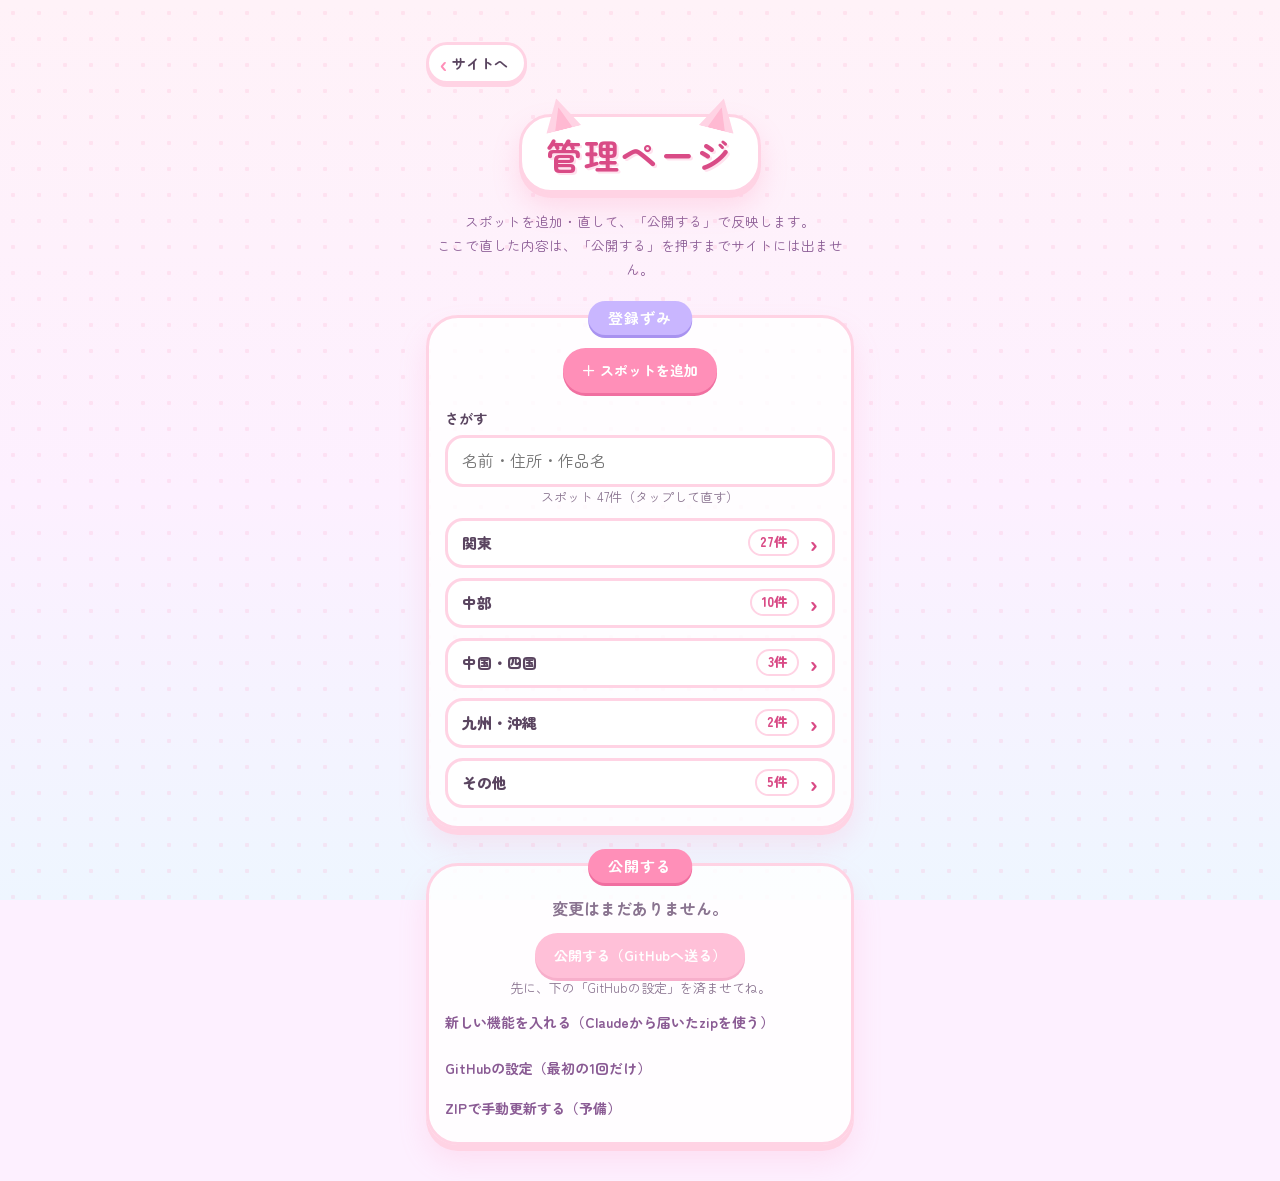
==== admin/index.html @ 70a5f648 "管理ページから更新 2026-10-07 17:08" ====
<!DOCTYPE html>
<html lang="ja">
<head>
<meta charset="utf-8">
<meta name="viewport" content="width=device-width, initial-scale=1, viewport-fit=cover">
<meta name="robots" content="noindex,nofollow">
<meta name="color-scheme" content="light">
<meta name="theme-color" content="#ffe3ee">
<title>管理ページ｜🐱 聖ちぃ巡礼マップ</title>
<link rel="icon" href="data:image/svg+xml,%3Csvg xmlns='http://www.w3.org/2000/svg' viewBox='0 0 100 100'%3E%3Ctext y='.9em' font-size='90'%3E🐱%3C/text%3E%3C/svg%3E">
<link rel="preconnect" href="https://fonts.googleapis.com">
<link rel="preconnect" href="https://fonts.gstatic.com" crossorigin>
<link href="https://fonts.googleapis.com/css2?family=Zen+Maru+Gothic:wght@500;700&display=swap" rel="stylesheet">
<link rel="stylesheet" href="../css/style.css">
<link rel="stylesheet" href="admin.css">
</head>
<body>
<svg width="0" height="0" style="position:absolute" aria-hidden="true" focusable="false"><symbol id="paw" viewBox="0 0 24 24"><ellipse cx="12" cy="16.3" rx="6" ry="4.7"/><ellipse cx="4.8" cy="10.8" rx="2.5" ry="3.1"/><ellipse cx="9.3" cy="6.3" rx="2.6" ry="3.3"/><ellipse cx="14.7" cy="6.3" rx="2.6" ry="3.3"/><ellipse cx="19.2" cy="10.8" rx="2.5" ry="3.1"/></symbol></svg>
<main class="page admin">

<div class="rp-top">
<a class="back" href="../index.html"><span class="chev" aria-hidden="true">‹</span>サイトへ</a>
</div>

<header class="rp-head">
<div class="title-badge">
<span class="ear ear-l"></span><span class="ear ear-r"></span>
<h1 class="title">管理ページ</h1>
</div>
<p class="lead">スポットを追加・直して、「公開する」で反映します。<br>ここで直した内容は、「公開する」を押すまでサイトには出ません。</p>
</header>

<section class="card v-form" id="card-form" aria-labelledby="t-form">
<h2 id="t-form" class="pill">スポットを追加</h2>
<p class="backrow"><button type="button" class="btn" id="b-back">‹ 一覧にもどる</button></p>
<form id="spot-form" novalidate>
<p class="mode" id="mode" hidden></p>

<div class="field">
<label for="f-region">地方</label>
<select id="f-region"><option value="hokkaido">北海道</option><option value="tohoku">東北</option><option value="kanto">関東</option><option value="chubu">中部</option><option value="kinki">近畿</option><option value="chugoku-shikoku">中国・四国</option><option value="kyushu-okinawa">九州・沖縄</option><option value="other">その他</option></select>
</div>
<div class="field">
<label for="f-name">スポット名 <em>必須</em></label>
<input id="f-name" type="text" autocomplete="off">
</div>
<div class="field">
<label class="chk"><input type="checkbox" id="f-chain"> チェーン店</label>
<p class="hint">オンにすると、カードに「🏪 チェーン店」と出ます。住所や位置を決めたお店でも使えます。</p>
<label class="chk"><input type="checkbox" id="f-noplace"> 場所がきまっていない</label>
<p class="hint">オンにすると、住所と位置は入れなくてOKです。地図にピンは出さず、「近くのお店をさがす」ボタンで探せるようになります。</p>
<div id="wrap-more" hidden>
<label>ほかの県にもあるとき（いくつでもえらべます）</label>
<div id="f-more" class="prefpick"></div>
<p class="hint">チェーン店が、住所の県のほかにもあるときにえらんでね。同じ地方のほかの県も、ほかの地方の県もえらべます。えらんだ県がある地方のページにも、「他県」ラベルつきで出ます（下のほうに並びます）。</p>
</div>
<div id="wrap-pref" hidden>
<label>都道府県（いくつでもえらべます）</label>
<div id="f-pref" class="prefpick"></div>
<p class="hint">わかるときだけえらんでね（チェックはいくつでもOK）。「その他」以外の地方では、「場所がきまっていない」のときにえらべて、えらぶとその県のボタンで絞り込んだときに出ます（えらばないと、どの県の絞り込みでも出ます）。「その他」では、えらぶとその県のボタンが出ます。海外などは、えらばなくてOKです。</p>
</div>
</div>
<div class="field">
<label for="f-addr">住所 <em id="em-addr">必須</em></label>
<input id="f-addr" type="text" autocomplete="off" placeholder="例：東京都渋谷区神宮前3-5-1">
</div>
<div class="field">
<span class="lab">作品名・メニュー名（いくつでもOK）</span>
<div id="works"></div>
<div class="btns"><button type="button" class="btn" id="b-addwork">＋ メニューを足す</button></div>
</div>
<div class="field">
<label for="f-note">ひとこと</label>
<textarea id="f-note" rows="3"></textarea>
</div>
<div class="field">
<span class="lab">引用先（いくつでもOK）</span>
<div id="srcs"></div>
<div class="btns"><button type="button" class="btn" id="b-addsrc">＋ 引用先を足す</button></div>
<p class="hint">名前・リンク・投稿日は、どれも空でかまいません。ぜんぶ空の行は保存しません。</p>
</div>

<div class="field" id="wrap-pos">
<span class="lab">位置 <em>必須</em></span>
<div class="btns">
<button type="button" class="btn" id="b-search">住所から位置をさがす</button>
<button type="button" class="btn" id="b-pick">地図でえらぶ</button>
</div>
<p class="hint" id="pos-msg" role="status">まだ決まっていません。</p>
<div id="pickmap" class="pickmap" hidden></div>
<details>
<summary>位置を数字で直す</summary>
<div class="two">
<div><label for="f-lon">経度</label><input id="f-lon" type="text" inputmode="decimal" autocomplete="off"></div>
<div><label for="f-lat">緯度</label><input id="f-lat" type="text" inputmode="decimal" autocomplete="off"></div>
</div>
</details>
</div>

<div class="field">
<label for="f-photos">写真（なくてもOK）</label>
<input id="f-photos" type="file" accept="image/*" multiple>
<p class="hint">人の顔や自宅が写っていないか、公開してよい写真かを確認してね。大きい写真は自動で小さくして、撮影した場所の情報も消します。</p>
<ul class="thumbs" id="thumbs"></ul>
</div>

<p class="err" id="f-err" role="alert"></p>
<div class="btns">
<button type="submit" class="btn btn-main" id="b-save">追加する</button>
<button type="button" class="btn" id="b-cancel">やめる</button>
<button type="button" class="btn btn-del" id="b-del" hidden>このスポットを削除</button>
</div>
</form>
</section>

<section class="card v-home" aria-labelledby="t-list">
<h2 id="t-list" class="pill pill-lav">登録ずみ</h2>
<div class="btns center"><button type="button" class="btn btn-main" id="b-new">＋ スポットを追加</button></div>
<div class="field qwrap" id="q-wrap" hidden><label for="q">さがす</label><input id="q" type="search" autocomplete="off" placeholder="名前・住所・作品名"></div>
<p class="hint center" id="list-msg" role="status">読み込み中…</p>
<p class="undo" id="undo" role="status" hidden></p>
<div id="list"></div>
</section>

<section class="card v-home" aria-labelledby="t-build">
<h2 id="t-build" class="pill">公開する</h2>
<p class="dirty" id="dirty" role="status">変更はまだありません。</p>
<div class="btns center">
<button type="button" class="btn btn-main" id="b-pub" disabled>公開する（GitHubへ送る）</button>
</div>
<p class="hint center" id="pub-msg" role="status">先に、下の「GitHubの設定」を済ませてね。</p>

<details id="zip-up">
<summary>新しい機能を入れる（Claudeから届いたzipを使う）</summary>
<p class="hint">Claudeから「chii-site.zip」が届いたときに、ここで選んで送ります。スポットのデータと写真はそのまま残ります。先に「GitHubの設定」を済ませてね。</p>
<div class="field"><input id="f-zip" type="file" accept=".zip,application/zip"></div>
<div class="btns center"><button type="button" class="btn" id="b-gh-zip" disabled>zipの中身を送る</button></div>
</details>

<details id="gh-set">
<summary>GitHubの設定（最初の1回だけ）</summary>
<ol class="steps">
<li><b>GitHub でリポジトリを作る</b>：右上の「＋」→「New repository」。名前は自由（例：chii-site）。<b>「Add a README file」にチェック</b>を入れて作ります（空のままだと送れません）。</li>
<li><b>トークン（鍵）を作る</b>：GitHub の「Settings」→「Developer settings」→「Personal access tokens」→「Fine-grained tokens」→「Generate new token」。「Repository access」は <b>Only select repositories</b> で、いま作ったリポジトリだけを選びます。「Permissions」→「Repository permissions」の <b>Contents</b> を <b>Read and write</b> にして作成し、表示された文字列をコピーします（もう一度は見られません）。</li>
<li><b>下の3つの欄に入れる</b>：「ユーザー名/リポジトリ名」「ブランチ」「トークン」を入れて、「保存して接続テスト」を押します。</li>
<li>テストが通ったら、<b>「サイト全体を送る（最初の1回）」</b>を押します。サイトの全ファイルとスポットの写真が GitHub に入ります。</li>
<li><b>Cloudflare Pages を GitHub につなぐ</b>：Cloudflare の「Workers &amp; Pages」→「Create」→「Pages」→「Connect to Git」で、このリポジトリを選びます。「Framework preset」は None、「Build command」は空、「Build output directory」は <b>/</b> にして「Save and Deploy」。</li>
<li>できあがったアドレス（○○.pages.dev）が、これからの公開アドレスです。以前のアドレスと違う場合は、新しい方を使ってね。</li>
</ol>
<div class="field"><label for="f-gh-repo">ユーザー名/リポジトリ名</label><input id="f-gh-repo" type="text" autocomplete="off" autocapitalize="off" spellcheck="false" placeholder="例：yourname/chii-site"></div>
<div class="field"><label for="f-gh-branch">ブランチ</label><input id="f-gh-branch" type="text" autocomplete="off" autocapitalize="off" spellcheck="false" value="main"></div>
<div class="field"><label for="f-gh-token">トークン</label><input id="f-gh-token" type="password" autocomplete="off" autocapitalize="off" spellcheck="false" placeholder="github_pat_…"></div>
<p class="hint">トークンは、いま使っているこの端末のブラウザにだけ保存します（サイトや GitHub には出ません）。別の端末で使うときは、そこでもう一度入れてね。共有のパソコンでは、使い終わったら下の「設定を消す」を押してください。</p>
<div class="btns">
<button type="button" class="btn btn-main" id="b-gh-test">保存して接続テスト</button>
<button type="button" class="btn" id="b-gh-full" disabled>サイト全体を送る（最初の1回）</button>
<button type="button" class="btn btn-del" id="b-gh-clear">設定を消す</button>
</div>
<p class="hint" id="gh-msg" role="status"></p>
</details>

<details>
<summary>ZIPで手動更新する（予備）</summary>
<div class="btns center" style="margin-top:10px">
<button type="button" class="btn" id="b-build">更新ファイルを作る</button>
</div>
<p class="hint center" id="build-msg" role="status"></p>
<div class="btns center"><a class="btn btn-main" id="dl" hidden>ZIPを保存する</a></div>
<ol class="steps">
<li>「更新ファイルを作る」を押して、できたZIPを保存します。</li>
<li>Cloudflare で、ZIPを直接アップロードする方式のプロジェクトを開き、「新しいデプロイを作成（Create new deployment）」にZIPをドラッグ＆ドロップします。</li>
</ol>
<p class="hint center">GitHub につないだプロジェクトには、ZIPのアップロードは使えません。</p>
<details>
<summary>spots.js の中身を見る</summary>
<textarea id="js-out" rows="10" readonly spellcheck="false"></textarea>
</details>
</details>
</section>

</main>
<script src="admin.js"></script>
</body>
</html>
---- css/style.css ----
/* 聖ちぃ巡礼マップ - トップページ */
:root{
  --plum:#5a4560;
  --pink:#ff8fb8;
  --pink-d:#d94b86;
  --line:#ffd3e4;
  --soft:#fff3f8;
  --lav:#c9b6ff;
}
*,*::before,*::after{box-sizing:border-box}
html{-webkit-text-size-adjust:100%;text-size-adjust:100%}
html{background:#fdf0ff}
body{
  margin:0;min-height:100vh;min-height:100dvh;
  color:var(--plum);
  font-family:"Zen Maru Gothic","Hiragino Maru Gothic ProN","Yu Gothic","Meiryo",system-ui,sans-serif;
  line-height:1.6;
  background:linear-gradient(180deg,#fff2f8 0%,#fdf0ff 55%,#eef6ff 100%);
  background-attachment:fixed;
  overflow-x:hidden;
}
body::before{ /* 水玉 */
  content:"";position:fixed;inset:0;pointer-events:none;
  background-image:radial-gradient(rgba(255,170,205,.22) 2px,transparent 2.5px);
  background-size:26px 26px;
}

/* 背景の肉球 */
.bg{position:fixed;inset:0;overflow:hidden;pointer-events:none}
.bgpaw{position:absolute;left:var(--x);top:var(--y);width:var(--s);height:var(--s);color:#ffb5cf;opacity:.38;
  transform:rotate(var(--r));animation:floaty 5s ease-in-out var(--d) infinite alternate}
.bgpaw svg{width:100%;height:100%;fill:currentColor;display:block}
@keyframes floaty{from{transform:translateY(0) rotate(var(--r))}to{transform:translateY(-12px) rotate(var(--r))}}

.page{position:relative;z-index:1;max-width:460px;margin:0 auto;
  padding:calc(env(safe-area-inset-top,0px) + 26px) 16px calc(env(safe-area-inset-bottom,0px) + 36px)}

/* ヘッダー */
.hero{text-align:center}
.title-badge{position:relative;display:inline-block;isolation:isolate;margin-top:18px;
  padding:13px 24px 11px;background:#fff;border:3px solid var(--line);border-radius:32px;
  box-shadow:0 5px 0 var(--line),0 14px 26px rgba(255,143,184,.25)}
.ear{position:absolute;top:-19px;width:36px;height:32px;z-index:-1;background:var(--line);
  clip-path:polygon(50% 0,0 100%,100% 100%)}
.ear::after{content:"";position:absolute;left:9px;right:9px;top:9px;bottom:0;background:#ffb9d2;
  clip-path:polygon(50% 0,0 100%,100% 100%)}
.ear-l{left:20px;transform:rotate(-14deg)}
.ear-r{right:20px;transform:rotate(14deg)}
.title{margin:0;font-size:clamp(25px,7.6vw,33px);font-weight:700;letter-spacing:.04em;line-height:1.35;
  color:var(--pink-d);text-shadow:2px 2px 0 #ffe2ee}
.subtitle{margin:20px 0 0;display:flex;align-items:center;justify-content:center;gap:8px;
  font-size:clamp(15px,4.4vw,18px);font-weight:700;color:#8a5b94}
.pico{width:18px;height:18px;fill:#ffa9c8;flex:none}
.pico:last-child{transform:rotate(18deg)}
.pico:first-child{transform:rotate(-18deg)}

/* カード */
.card{position:relative;margin-top:34px;background:rgba(255,255,255,.82);border:3px solid var(--line);
  border-radius:32px;box-shadow:0 6px 0 var(--line),0 16px 28px rgba(255,143,184,.18)}
.pill{position:absolute;left:50%;top:-17px;transform:translateX(-50%);margin:0;white-space:nowrap;
  padding:5px 20px;border-radius:999px;background:var(--pink);color:#fff;font-size:15px;font-weight:700;
  letter-spacing:.06em;box-shadow:0 3px 0 #f06fa0}
.pill-lav{background:var(--lav);box-shadow:0 3px 0 #a892f0}
.map-card{padding:24px 8px 8px}
.map{display:block;width:100%;height:auto}

/* 地図の各地方 */
.region{cursor:pointer;outline:none;-webkit-tap-highlight-color:transparent;transition:transform .2s ease}
.region .shape{fill:var(--c);stroke:#fff;stroke-width:2.5;stroke-linejoin:round;transition:fill .2s ease}
.region.is-active{transform:translateY(-2px)}
.region.is-active .shape{fill:var(--c-hi)}
.region:focus-visible .shape{stroke:var(--pink-d);stroke-width:3.5}
.lbl{font-family:inherit;font-weight:700;fill:var(--plum);paint-order:stroke;stroke:#fff;stroke-width:3px;
  stroke-linejoin:round;pointer-events:none}
[data-region="hokkaido"],.r-hokkaido{--c:#cfe6ff;--c-hi:#b3d5fb}
[data-region="tohoku"],.r-tohoku{--c:#d6f0d0;--c-hi:#bde5b4}
[data-region="kanto"],.r-kanto{--c:#ffd4e3;--c-hi:#ffb9d2}
[data-region="chubu"],.r-chubu{--c:#fff0b5;--c-hi:#ffe58f}
[data-region="kinki"],.r-kinki{--c:#e4d3ff;--c-hi:#d1b9ff}
[data-region="chugoku-shikoku"],.r-chugoku-shikoku{--c:#ffdcc4;--c-hi:#ffc8a3}
[data-region="kyushu-okinawa"],.r-kyushu-okinawa{--c:#c6f0ec;--c-hi:#a6e5df}
[data-region="other"],.r-other{--c:#e9e5f3;--c-hi:#d8d2e8}

/* ねこ */
.cat-bob{animation:bob 3.2s ease-in-out infinite alternate}
.tail{transform-box:fill-box;transform-origin:0% 100%;animation:wag 1.8s ease-in-out infinite alternate}
@keyframes bob{from{transform:translateY(0)}to{transform:translateY(-4px)}}
@keyframes wag{from{transform:rotate(-8deg)}to{transform:rotate(10deg)}}

/* 地方リスト */
.list-card{padding:30px 14px 16px}
.rlist{list-style:none;margin:0;padding:0;display:grid;grid-template-columns:minmax(0,1fr) minmax(0,1fr);gap:14px 12px}
.rlist li:last-child{grid-column:1/-1}
.rbtn{display:flex;align-items:center;gap:8px;min-height:58px;padding:9px 10px;border-radius:22px;
  background:#fff;border:3px solid var(--line);box-shadow:0 4px 0 var(--line);color:var(--plum);
  text-decoration:none;font-weight:700;font-size:15px;white-space:nowrap;-webkit-tap-highlight-color:transparent;
  transition:transform .15s ease,box-shadow .15s ease,border-color .15s ease}
.rbtn .dot{flex:none;display:grid;place-items:center;width:32px;height:32px;border-radius:50%;
  background:var(--c);box-shadow:inset 0 0 0 2px rgba(255,255,255,.7)}
.rbtn .dot svg{width:18px;height:18px;fill:#fff;filter:drop-shadow(0 1px 0 rgba(90,69,96,.18))}
.rbtn .name{line-height:1.25}
.rbtn{position:relative}
.rbtn .cnt{position:absolute;top:-9px;right:-3px;min-width:24px;padding:1px 8px;border-radius:999px;background:#fff;border:2.5px solid var(--c-hi);color:var(--pink-d);font-size:12.5px;font-weight:800;line-height:1.45;text-align:center;font-variant-numeric:tabular-nums;box-shadow:0 2px 0 var(--line)}
.rbtn .cnt.is-zero{color:#c9b3c0;border-color:var(--line);font-weight:700}
.rbtn .arrow{margin-left:auto;font-size:20px;line-height:1;color:#e0a7c1}
.rbtn.is-active,.rbtn:active{transform:translateY(2px);box-shadow:0 2px 0 var(--line);border-color:var(--c-hi)}
.rbtn:focus-visible{outline:3px solid var(--pink-d);outline-offset:2px}

/* フッター */
.foot{margin-top:30px;text-align:center;font-size:12.5px;color:#a58aa9}
.foot p{margin:0}
.paws{font-size:15px;letter-spacing:.3em;margin-bottom:4px!important;opacity:.7}

/* タップ時の肉球 */
.paw-pop{position:fixed;z-index:20;width:34px;height:34px;margin:-17px 0 0 -17px;pointer-events:none;
  fill:#ff8fb8;animation:pop .6s ease-out forwards}
@keyframes pop{0%{transform:scale(.3) rotate(-20deg);opacity:0}30%{opacity:1}100%{transform:scale(1.5) translateY(-14px) rotate(14deg);opacity:0}}

@media (max-width:359px){
  .title{font-size:6.2vw}
  .title-badge{padding:12px 16px 10px}
  .rlist{gap:10px}
  .rbtn{font-size:14px;gap:6px;padding:8px}
  .rbtn .dot{width:28px;height:28px}
  .rbtn .dot svg{width:16px;height:16px}
  .rbtn .arrow{display:none}
}
@media (min-width:480px){
  .page{padding-top:40px}
}
@media (prefers-reduced-motion:reduce){
  *,*::before,*::after{animation:none!important;transition:none!important}
}

[hidden]{display:none!important}
/* ================= 地方ページ ================= */
.rp-top{display:flex;align-items:center;justify-content:space-between;gap:10px;margin-top:2px}
.back{display:inline-flex;align-items:center;gap:4px;min-height:42px;padding:6px 16px 6px 10px;border-radius:999px;background:#fff;
  border:3px solid var(--line);box-shadow:0 3px 0 var(--line);color:var(--plum);text-decoration:none;font-weight:700;font-size:14px;
  -webkit-tap-highlight-color:transparent}
.back .chev{font-size:22px;line-height:1;color:var(--pink)}
.back:active{transform:translateY(2px);box-shadow:0 1px 0 var(--line)}
.back:focus-visible,.btn:focus-visible,.lb:focus-visible{outline:3px solid var(--pink-d);outline-offset:2px}
.brand{font-size:13px;font-weight:700;color:#a37cae;text-decoration:none;white-space:nowrap}
.rp-head{text-align:center;margin-top:12px}
.rp-head .title{font-size:clamp(28px,8.4vw,36px)}
.prefs{margin:16px 6px 0;font-size:13px;line-height:1.7;color:#8a5b94}
.stats{display:flex;justify-content:center;flex-wrap:wrap;gap:8px;margin:14px 0 0;padding:0;list-style:none}
.stats li{padding:4px 14px;border-radius:999px;background:#fff;border:2px solid var(--line);font-size:13px;font-weight:700}
.stats b{color:var(--pink-d);font-size:15px;font-variant-numeric:tabular-nums}

.mini{display:block;width:100%;height:auto;border-radius:22px;background:linear-gradient(#e9f6ff,#f6efff)}
.mini .shape{fill:#fff;fill-opacity:.92;stroke:#ffe0ec;stroke-width:1.5px;stroke-linejoin:round}
.mini .shape.cur{fill:var(--c);fill-opacity:1;stroke:#fff;stroke-width:2.5px}
.mini .inset{fill:#fff;fill-opacity:.7;stroke:#ffc9dc;stroke-width:2px;stroke-dasharray:5 4}
.mini .pref-l{fill:none;stroke:#fff;stroke-width:1.5px;stroke-linejoin:round;stroke-linecap:round;pointer-events:none}
.mini .pref-t{font-family:inherit;font-weight:700;fill:var(--plum);text-anchor:middle;dominant-baseline:central;paint-order:stroke;stroke:#fff;stroke-opacity:.85;stroke-linejoin:round;pointer-events:none}
.mini .lake{fill:#e3f3ff;stroke:#fff;stroke-width:.3px;stroke-linejoin:round}
.mini .note{font-family:inherit;font-weight:700;fill:var(--plum);text-anchor:middle}
.pin-c{fill:var(--pink-d);stroke:#fff}
.pin-p{fill:#fff}
.pref-hit{fill:#fff;fill-opacity:0;stroke:none;cursor:pointer;-webkit-tap-highlight-color:transparent}
.pref-hit:hover{fill-opacity:.22}
.pref-hit.is-on{fill:#fff;fill-opacity:.0;stroke:#ff8fb8;stroke-width:3px;vector-effect:non-scaling-stroke}
.mini.zoomed .pref-hit:not(.is-on){fill:#fff;fill-opacity:.0}
.mini{transition:none}
.prefbar{display:flex;flex-wrap:wrap;gap:8px;margin:12px 2px 2px;padding:0;list-style:none}
.pchip{appearance:none;font:inherit;font-size:14px;font-weight:700;color:var(--pink-d);background:#fff;border:2.5px solid var(--line);border-radius:999px;padding:6px 12px;min-height:40px;cursor:pointer;box-shadow:0 3px 0 var(--line);display:inline-flex;align-items:center;gap:6px}
.pchip b{font-size:12px;background:#ffe3ee;border-radius:999px;padding:1px 7px;font-variant-numeric:tabular-nums}
.pchip[aria-pressed="true"]{background:var(--pink);border-color:var(--pink);color:#fff;box-shadow:0 3px 0 #f06fa0}
.pchip[aria-pressed="true"] b{background:#fff;color:var(--pink-d)}
.pchip:focus-visible{outline:3px solid var(--pink-d);outline-offset:2px}
.pchip.is-empty:not([aria-pressed="true"]){opacity:.65}
.pin{cursor:pointer;outline:none}
.pin-hit{fill:transparent;stroke:none}
.pin-ring{fill:none;stroke:#ffd23f;stroke-width:1.4px;opacity:0;pointer-events:none}
.pin.is-done .pin-c{fill:#4fc3a8}
.pin.is-sel .pin-c{fill:#ffb020}
.pin.is-sel.is-done .pin-c{fill:#4fc3a8;stroke:#ffb020}
.pin.is-sel .pin-p{fill:#fff}
.pin.is-sel .pin-body{transform:scale(1.5);transform-box:fill-box;transform-origin:center;animation:pinhop .5s ease-out}
.pin.is-sel .pin-ring{opacity:.9;animation:pinring 1.4s ease-out infinite}
.pin:focus-visible .pin-c{stroke:#5a4560}
@keyframes pinhop{0%{transform:scale(1) translateY(0)}40%{transform:scale(1.6) translateY(-3px)}100%{transform:scale(1.5)}}
@keyframes pinring{0%{transform:scale(1);opacity:.9}100%{transform:scale(2.4);opacity:0}}
.pin-ring{transform-box:fill-box;transform-origin:center}
.spot{transition:border-color .2s,box-shadow .2s,transform .2s}
.sp-oth{flex:none;font-size:11px;font-weight:800;color:#7d5cc0;background:#efe6fb;border-radius:999px;padding:2px 8px}
.chain{margin:4px 0 0;font-size:13px;font-weight:700;color:#9a7ad6}
.src{margin:6px 0 0;font-size:13px;color:#8a7683;line-height:1.7;overflow-wrap:anywhere}.src{display:flex;align-items:flex-start;gap:0}.src .nw{white-space:nowrap;flex:none}.src .bd{flex:1;min-width:0}.src .dt{white-space:nowrap;display:inline-block;margin-left:2px}.src a{color:var(--pink-d);font-weight:700}
.spot.is-sel{border-color:#ffb020;box-shadow:0 4px 0 #ffd98a;transform:translateY(-2px)}
.spot:focus-visible{outline:3px solid var(--pink-d);outline-offset:2px}
@media (prefers-reduced-motion:reduce){.pin.is-sel .pin-body,.pin.is-sel .pin-ring{animation:none}}

.spots{list-style:none;margin:0;padding:0;display:grid;gap:18px}
.spots-card{padding:30px 14px 18px}
.spot{display:block;padding:10px 12px;background:#fff;border:3px solid var(--line);border-radius:26px;box-shadow:0 4px 0 var(--line)}
.spot h3{margin:0;font-size:17px;line-height:1.4}
.spot-head{display:flex;align-items:center;gap:12px;width:100%;min-height:64px;padding:0;background:none;border:0;font:inherit;color:inherit;text-align:left;cursor:pointer;border-radius:18px}
.spot-head:focus-visible{outline:3px solid var(--pink-d);outline-offset:3px}
.sp-th{flex:none;width:64px;height:64px;border-radius:16px;border:3px solid var(--line);overflow:hidden;background:var(--c,#fde);display:flex;align-items:center;justify-content:center}
.sp-th img{display:block;width:100%;height:100%;object-fit:cover}
.sp-th.is-none svg{width:30px;height:30px;fill:#fff;filter:drop-shadow(0 1px 0 rgba(90,69,96,.25))}
.sp-nm{flex:1;min-width:0;font-weight:800;font-size:17px;line-height:1.4;overflow-wrap:anywhere}
.sp-vd{display:none;flex:none;width:26px;height:26px;border-radius:50%;background:#4fc3a8;color:#fff;font-size:15px;font-weight:800;align-items:center;justify-content:center}
.spot.is-visited .sp-vd{display:inline-flex}
.sp-chev{flex:none;font-size:24px;line-height:1;color:var(--pink-d);transition:transform .2s}
.spot.is-sel .sp-chev{transform:rotate(90deg)}
.spot-body{display:none;gap:10px;padding:12px 4px 6px}
.spot.is-sel .spot-body{display:grid}
.tags{display:flex;flex-wrap:wrap;gap:8px}
.tag{justify-self:start;display:inline-flex;align-items:center;gap:6px;max-width:100%;padding:4px 14px 4px 9px;border-radius:999px;background:var(--c);
  font-size:13.5px;font-weight:700;overflow-wrap:anywhere}
.tag svg{flex:none;width:15px;height:15px;fill:#fff;filter:drop-shadow(0 1px 0 rgba(90,69,96,.2))}
.addr{margin:0;font-size:13.5px;color:#8a7490;overflow-wrap:anywhere}
.note-t{margin:0;font-size:14.5px;overflow-wrap:anywhere}
.act{display:flex;flex-wrap:wrap;gap:10px;margin-top:2px}
.btn{display:inline-flex;align-items:center;justify-content:center;gap:6px;min-height:44px;padding:8px 16px;border-radius:999px;
  border:3px solid var(--line);background:#fff;color:var(--plum);font:inherit;font-size:14px;font-weight:700;text-decoration:none;cursor:pointer;
  box-shadow:0 3px 0 var(--line);-webkit-tap-highlight-color:transparent}
.btn:active{transform:translateY(2px);box-shadow:0 1px 0 var(--line)}
.btn-visit{border-color:var(--pink);color:var(--pink-d);box-shadow:0 3px 0 #ffc2d8}
.btn-visit.is-done{background:var(--pink);color:#fff;box-shadow:0 3px 0 #f06fa0}
.phs{display:flex;gap:8px;overflow-x:auto;padding-bottom:4px;-webkit-overflow-scrolling:touch}
.phs button{flex:none;padding:0;border:0;background:none;cursor:zoom-in;border-radius:16px}
.phs img{display:block;height:150px;width:auto;max-width:none;border-radius:16px;border:3px solid var(--line)}
.lb{position:fixed;inset:0;z-index:40;display:flex;align-items:center;justify-content:center;padding:16px;border:0;
  background:rgba(60,40,70,.82);cursor:zoom-out}
.lb img{max-width:100%;max-height:100%;border-radius:18px}

.empty{padding:32px 18px 24px;text-align:center}
.empty svg{width:150px;height:auto;max-width:60%}
.empty p{margin:6px 0 0}
.empty .big{font-size:17px;font-weight:700;color:var(--pink-d)}
.empty .small{font-size:13.5px;color:#8a7490}
.more{padding:30px 14px 16px}
.more .rlist li:last-child{grid-column:auto}
.noscript{margin:18px 0 0;padding:12px 16px;border-radius:18px;background:#fff;border:2px dashed var(--pink);text-align:center;font-size:14px}
---- admin/admin.css ----
/* 管理ページ */
.admin .lead{margin:16px 6px 0;font-size:13.5px;line-height:1.8;color:#8a5b94;text-align:center}
.admin .card{padding:30px 16px 18px}
.admin .field{display:grid;gap:6px;margin-top:16px}
.admin .field:first-of-type{margin-top:6px}
.admin label,.admin .lab{font-size:14px;font-weight:700}
.admin em{margin-left:4px;padding:1px 8px;border-radius:999px;background:var(--pink);color:#fff;font-size:11px;font-style:normal;vertical-align:1px}
.admin input[type=text],.admin input[type=password],.admin select,.admin textarea{
  width:100%;min-height:46px;padding:10px 14px;border:3px solid var(--line);border-radius:18px;background:#fff;color:var(--plum);
  font:inherit;font-size:16px;line-height:1.5}
.admin textarea{resize:vertical}
.admin input:focus-visible,.admin select:focus-visible,.admin textarea:focus-visible,.admin summary:focus-visible{outline:3px solid var(--pink-d);outline-offset:2px}
.admin input[type=file]{font:inherit;font-size:14px;max-width:100%}
.admin input[type=file]::file-selector-button{margin-right:10px;padding:8px 16px;border:3px solid var(--line);border-radius:999px;background:#fff;color:var(--plum);font:inherit;font-weight:700}
.admin .hint{margin:0;font-size:13px;line-height:1.6;color:#8a7490}
.admin .center{text-align:center;justify-content:center}
.admin .btns{display:flex;flex-wrap:wrap;gap:10px}
.admin .btns.center{justify-content:center}
.admin .btn[disabled]{opacity:.55;cursor:default}
.admin .btn-main{background:var(--pink);border-color:var(--pink);color:#fff;box-shadow:0 3px 0 #f06fa0}
.admin .btn-main:active{box-shadow:0 1px 0 #f06fa0}
.admin details{margin-top:8px;font-size:14px}
.admin summary{cursor:pointer;font-weight:700;color:#8a5b94;min-height:32px;display:flex;align-items:center}
.admin .two{display:grid;grid-template-columns:1fr 1fr;gap:10px;margin-top:8px}
.admin .two>div{display:grid;gap:4px;min-width:0}
.admin form .btns{margin-top:14px}
.admin .err{margin:14px 0 0;min-height:1.4em;color:#d03a6c;font-weight:700;font-size:14px}
.admin .err:empty{margin:0;min-height:0}
.admin .mode{margin:0 0 4px;padding:8px 14px;border-radius:16px;background:#fff0f6;border:2px dashed var(--pink);font-size:14px;font-weight:700;color:var(--pink-d)}
.pickmap{border-radius:22px;overflow:hidden;border:3px solid var(--line);touch-action:manipulation}
.pickmap svg{display:block;width:100%;height:auto;cursor:crosshair}
.pickmap .tip{margin:0;padding:8px 12px;background:#fff;font-size:13px;color:#8a7490}
.mark-c{fill:#ff6fa5;stroke:#fff}
.pickmap .shape.cur{fill:#ffc9dc}
.thumbs{list-style:none;margin:6px 0 0;padding:0;display:flex;flex-wrap:wrap;gap:10px}
.thumbs li{position:relative}
.thumbs img{display:block;width:92px;height:92px;object-fit:cover;border-radius:16px;border:3px solid var(--line)}
.thumbs button{position:absolute;top:-8px;right:-8px;width:32px;height:32px;border-radius:50%;border:2px solid #fff;background:var(--plum);color:#fff;font:inherit;font-size:16px;line-height:1;cursor:pointer}
.thumbs .mv{display:flex;align-items:center;justify-content:space-between;margin-top:6px;font-weight:700;font-size:13px;color:var(--plum)}
.thumbs .mv button{position:static;width:36px;height:36px;border:2px solid var(--line);background:#fff;color:var(--pink-d);font-size:20px;line-height:1}
.thumbs .th-b{position:static;display:block;width:100%;margin-top:6px;height:auto;min-height:34px;padding:4px 6px;border-radius:999px;border:2px solid var(--line);background:#fff;color:#8a7490;font:inherit;font-size:12.5px;font-weight:700}
.thumbs .th-b.on{background:var(--pink);border-color:var(--pink);color:#fff}
.thumbs .mv button:disabled{opacity:.3;cursor:default}
.thumbs button:focus-visible{outline:3px solid var(--pink-d);outline-offset:2px}
.grp{margin:10px 0 0;font-size:15px;font-weight:700}
.grp:first-child{margin-top:0}
#list{margin-top:10px}
.grp-b{display:flex;align-items:center;gap:10px;width:100%;min-height:50px;padding:8px 14px;border:3px solid var(--line);border-radius:18px;background:#fff;color:var(--plum);font:inherit;font-weight:800;text-align:left;cursor:pointer}
.grp-b[aria-expanded="true"]{background:#fff4f9;border-color:var(--pink)}
.grp-b:focus-visible{outline:3px solid var(--pink-d);outline-offset:2px}
.grp-n{flex:1}
.grp-c{font-size:13px;color:var(--pink-d);background:#fff;border:2px solid var(--line);border-radius:999px;padding:1px 10px;font-variant-numeric:tabular-nums}
.grp-chev{font-size:22px;line-height:1;color:var(--pink-d);transition:transform .2s}
.grp-b[aria-expanded="true"] .grp-chev{transform:rotate(90deg)}
.items{list-style:none;margin:8px 0 0;padding:0;display:grid;gap:10px}
.item{display:grid;gap:8px;padding:12px 14px;background:#fff;border:3px solid var(--line);border-radius:20px;box-shadow:0 3px 0 var(--line)}
.item b{display:block;font-size:15.5px;line-height:1.45;overflow-wrap:anywhere}
.item small{display:block;color:#8a7490;font-size:12.5px;overflow-wrap:anywhere}
.item .btns .btn{min-height:40px;padding:5px 14px;font-size:13.5px}
.btn-del{color:#c0345f}
#gh-set{margin-top:14px}
#gh-set .steps b{color:var(--pink-d)}
body:not(.view-form) .v-form{display:none}
.ulist{list-style:none;margin:10px 0 0;padding:0}.urow{display:flex;flex-wrap:wrap;align-items:center;gap:8px;padding:10px 0;border-top:2px dashed var(--line)}.urow span{flex:1 1 100%;font-weight:700}
.workrow{display:flex;gap:8px;align-items:center;margin:0 0 8px}.workrow input{flex:1;min-width:0}.work-bar{display:flex;gap:6px;flex:none}.work-bar .btn{min-width:44px;padding:6px 10px}
.srcrow{border:2.5px dashed var(--line);border-radius:16px;padding:10px;margin:0 0 10px;display:grid;gap:8px}.srcrow input{width:100%;box-sizing:border-box}.src-bar{display:flex;flex-wrap:wrap;gap:8px}
.prefpick{display:flex;flex-wrap:wrap;gap:8px;margin:8px 0}.prefpick label{display:inline-flex;align-items:center;gap:6px;min-height:40px;padding:0 12px;border:2px solid #f3c6dc;border-radius:999px;background:#fff;font-weight:700;font-size:14px}.prefpick input{width:18px;height:18px}
.chk{display:flex;align-items:center;gap:10px;font-weight:700;min-height:44px}.chk input{width:22px;height:22px;flex:none}
body.view-form .v-home{display:none}
.backrow{margin:0 0 6px}
.admin .qwrap{margin-top:14px}
.admin input[type=search]{width:100%;min-height:46px;padding:10px 14px;border:3px solid var(--line);border-radius:18px;background:#fff;color:var(--plum);font:inherit;font-size:16px}
.admin input[type=search]:focus-visible{outline:3px solid var(--pink-d);outline-offset:2px}
.rows{list-style:none;margin:8px 0 0;padding:0;display:grid;gap:8px}
.row{appearance:none;width:100%;text-align:left;font:inherit;color:var(--plum);cursor:pointer;display:flex;align-items:center;gap:10px;min-height:54px;padding:8px 12px 8px 14px;background:#fff;border:3px solid var(--line);border-radius:18px;box-shadow:0 3px 0 var(--line)}
.row:active{box-shadow:0 1px 0 var(--line);transform:translateY(2px)}
.row:focus-visible{outline:3px solid var(--pink-d);outline-offset:2px}
.row .rt{flex:1;min-width:0;display:grid;gap:1px}
.row .rt b{font-size:15px;line-height:1.4;overflow:hidden;text-overflow:ellipsis;white-space:nowrap}
.row .rt small{font-size:12px;color:#8a7490;overflow:hidden;text-overflow:ellipsis;white-space:nowrap}
.row .ph{flex:none;font-size:12px;font-weight:700;color:var(--pink-d);background:#ffe3ee;border-radius:999px;padding:2px 8px}
.row .chev{flex:none;font-size:22px;line-height:1;color:var(--pink)}
.qinfo{display:grid;gap:4px;padding:12px;margin-top:2px;border-radius:16px;background:#fff7fb;border:2px dashed var(--pink)}
.qinfo .field{margin-top:8px}
.qinfo .field:first-child{margin-top:0}
.qinfo .chk{display:flex;gap:8px;align-items:flex-start;margin-top:10px;font-size:13px;font-weight:700;line-height:1.5}
.qinfo .chk input{width:20px;height:20px;margin-top:1px;flex:none}
.qinfo .btns{margin-top:10px}
.qph{display:flex;flex-wrap:wrap;align-items:center;gap:10px}
.thumbs-s{margin:0}
.thumbs-s img{width:64px;height:64px;border-radius:12px;border-width:2px}
.thumbs-s button{width:30px;height:30px;top:-9px;right:-9px;font-size:15px}
.item .btn-add{border-style:dashed}
.undo{margin:10px 0 0;padding:10px 14px;border-radius:16px;background:#fff0f6;border:2px dashed var(--pink);font-size:14px;font-weight:700;color:var(--pink-d);display:flex;flex-wrap:wrap;align-items:center;gap:8px}
.undo[hidden]{display:none}
.undo .btn{min-height:40px;padding:5px 14px;font-size:13.5px}
.btn-del.sure{background:#c0345f;border-color:#c0345f;color:#fff}
.dirty{margin:0 0 12px;text-align:center;font-weight:700;color:#8a7490}
.dirty.on{color:var(--pink-d)}
.steps{margin:18px 0 12px;padding-left:1.4em;font-size:14px;line-height:1.8}
.steps li{margin-top:4px}
#js-out{width:100%;margin-top:8px;padding:10px;border:3px solid var(--line);border-radius:14px;font:12px/1.5 ui-monospace,Menlo,Consolas,monospace;color:var(--plum);background:#fff}
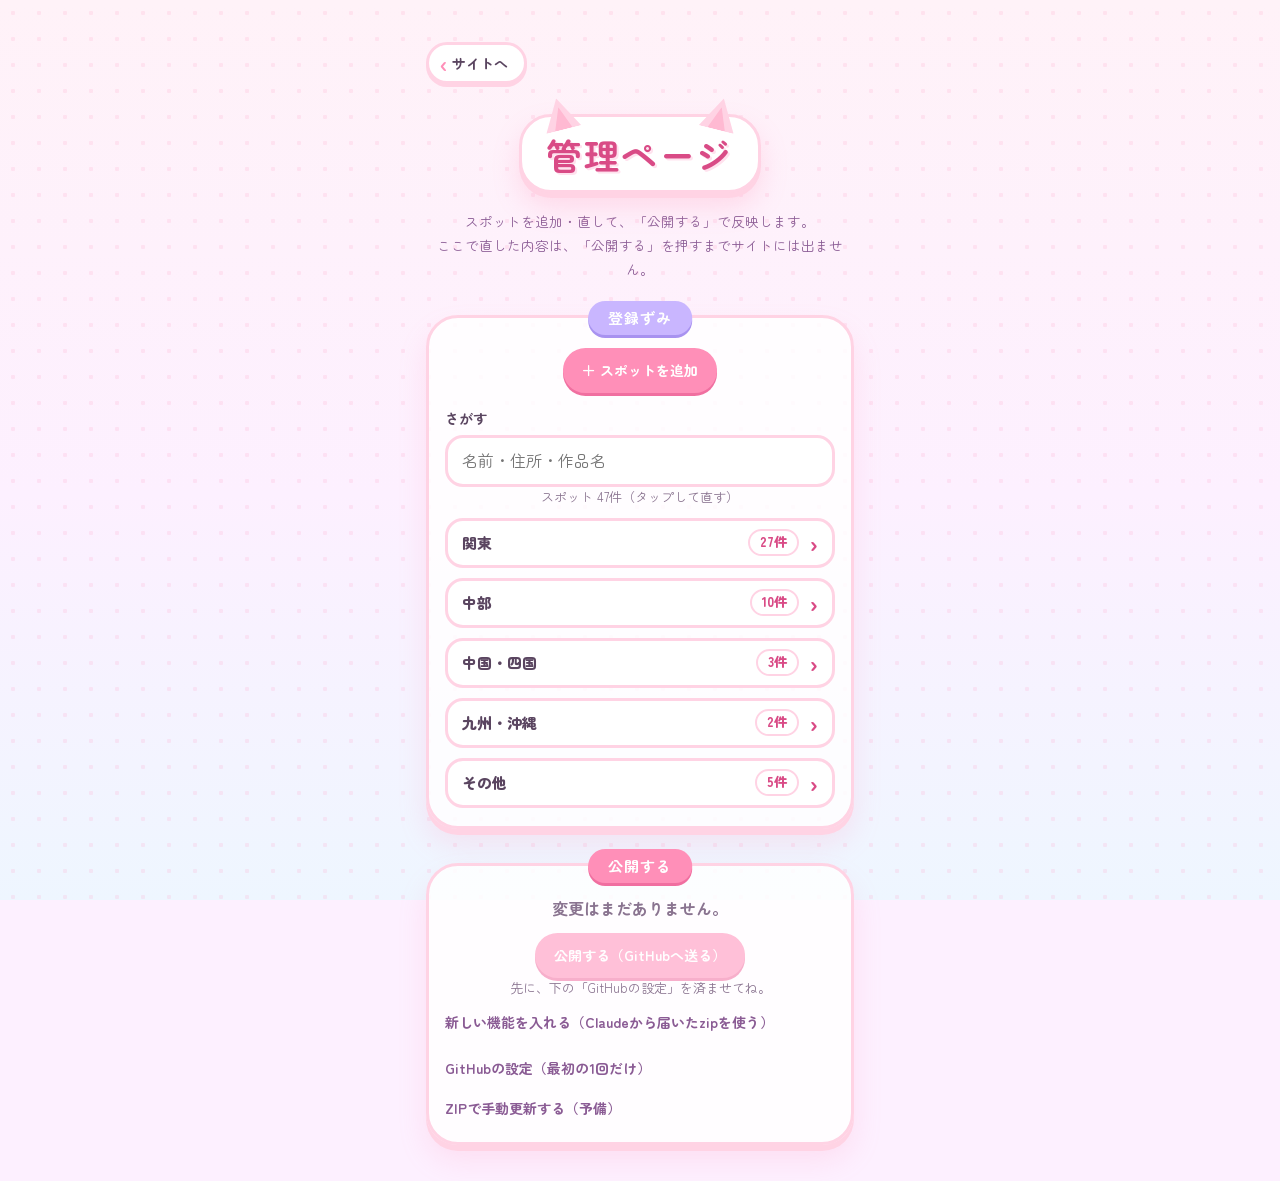
==== commit b9affe03: "管理ページから更新 2026-10-07 17:16" ====
--- a/admin/index.html
+++ b/admin/index.html
@@ -50,9 +50,9 @@
 <label class="chk"><input type="checkbox" id="f-noplace"> 場所がきまっていない</label>
 <p class="hint">オンにすると、住所と位置は入れなくてOKです。地図にピンは出さず、「近くのお店をさがす」ボタンで探せるようになります。</p>
 <div id="wrap-more" hidden>
-<label>ほかの県にもあるとき（いくつでもえらべます）</label>
+<label>その他の県（いくつでもえらべます）</label>
 <div id="f-more" class="prefpick"></div>
-<p class="hint">チェーン店が、住所の県のほかにもあるときにえらんでね。同じ地方のほかの県も、ほかの地方の県もえらべます。えらんだ県がある地方のページにも、「他県」ラベルつきで出ます（下のほうに並びます）。</p>
+<p class="hint">チェーン店が、住所の県のほかにもあるときにえらんでね。同じ地方のほかの県も、ほかの地方の県もえらべます。えらんだ県がある地方のページにも、「その他」ラベルつきで出ます（下のほうに並びます）。</p>
 </div>
 <div id="wrap-pref" hidden>
 <label>都道府県（いくつでもえらべます）</label>
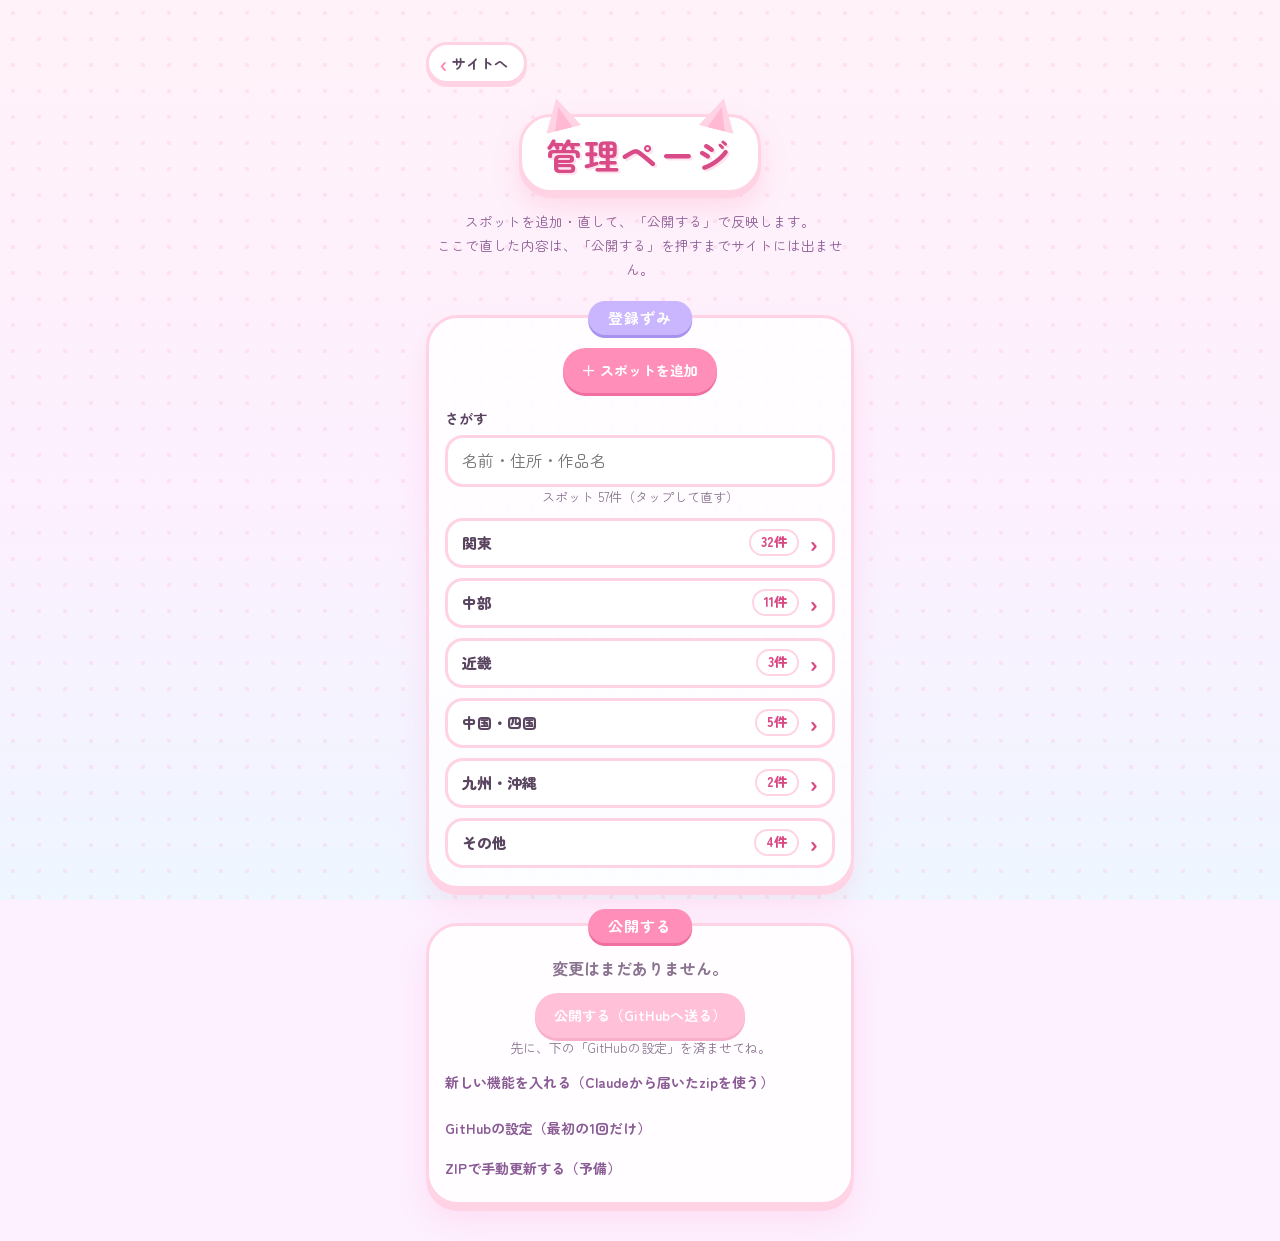
==== commit a0eca02d: "管理ページから更新 2026-10-08 07:40" ====
--- a/admin/index.html
+++ b/admin/index.html
@@ -68,6 +68,14 @@
 <span class="lab">作品名・メニュー名（いくつでもOK）</span>
 <div id="works"></div>
 <div class="btns"><button type="button" class="btn" id="b-addwork">＋ メニューを足す</button></div>
+</div>
+<div class="field">
+<label for="f-tabelog">🍴食べログのリンク（あれば）</label>
+<input id="f-tabelog" type="text" inputmode="url" placeholder="https://tabelog.com/...">
+</div>
+<div class="field">
+<label for="f-hp">🔗ホームページのリンク（あれば）</label>
+<input id="f-hp" type="text" inputmode="url" placeholder="https://...">
 </div>
 <div class="field">
 <label for="f-note">ひとこと</label>
--- a/css/style.css
+++ b/css/style.css
@@ -214,11 +214,15 @@
 .tag svg{flex:none;width:15px;height:15px;fill:#fff;filter:drop-shadow(0 1px 0 rgba(90,69,96,.2))}
 .addr{margin:0;font-size:13.5px;color:#8a7490;overflow-wrap:anywhere}
 .note-t{margin:0;font-size:14.5px;overflow-wrap:anywhere}
-.act{display:flex;flex-wrap:wrap;gap:10px;margin-top:2px}
+.act{display:flex;flex-direction:column;align-items:flex-start;gap:8px;margin-top:2px}.act-r{display:flex;flex-wrap:wrap;gap:8px}.act-r .btn{white-space:nowrap}.btn-lk{padding-left:11px;padding-right:11px}.act-r{gap:6px}.act-r.is-set{flex-wrap:nowrap;gap:6px}.act-r.is-set .btn{padding-left:11px;padding-right:11px;font-size:13px}
 .btn{display:inline-flex;align-items:center;justify-content:center;gap:6px;min-height:44px;padding:8px 16px;border-radius:999px;
   border:3px solid var(--line);background:#fff;color:var(--plum);font:inherit;font-size:14px;font-weight:700;text-decoration:none;cursor:pointer;
   box-shadow:0 3px 0 var(--line);-webkit-tap-highlight-color:transparent}
 .btn:active{transform:translateY(2px);box-shadow:0 1px 0 var(--line)}
+.btn-pn{flex:none;padding-left:11px;padding-right:11px;filter:grayscale(1);opacity:.75}.btn-pn.is-done{filter:none;opacity:1}
+.btn-pinned{border-color:#f0b84a;color:#8a5a00;background:#fff;box-shadow:0 3px 0 #ffe2a8}.btn-pinned.is-done{background:#ffc94d;color:#5c3b00;box-shadow:0 3px 0 #e6a817}
+.sp-pn{display:none;flex:none;font-size:18px;line-height:1}.spot.is-pinned .sp-pn{display:inline}
+.spot.is-pinned{border-color:#f5c451}
 .btn-visit{border-color:var(--pink);color:var(--pink-d);box-shadow:0 3px 0 #ffc2d8}
 .btn-visit.is-done{background:var(--pink);color:#fff;box-shadow:0 3px 0 #f06fa0}
 .phs{display:flex;gap:8px;overflow-x:auto;padding-bottom:4px;-webkit-overflow-scrolling:touch}
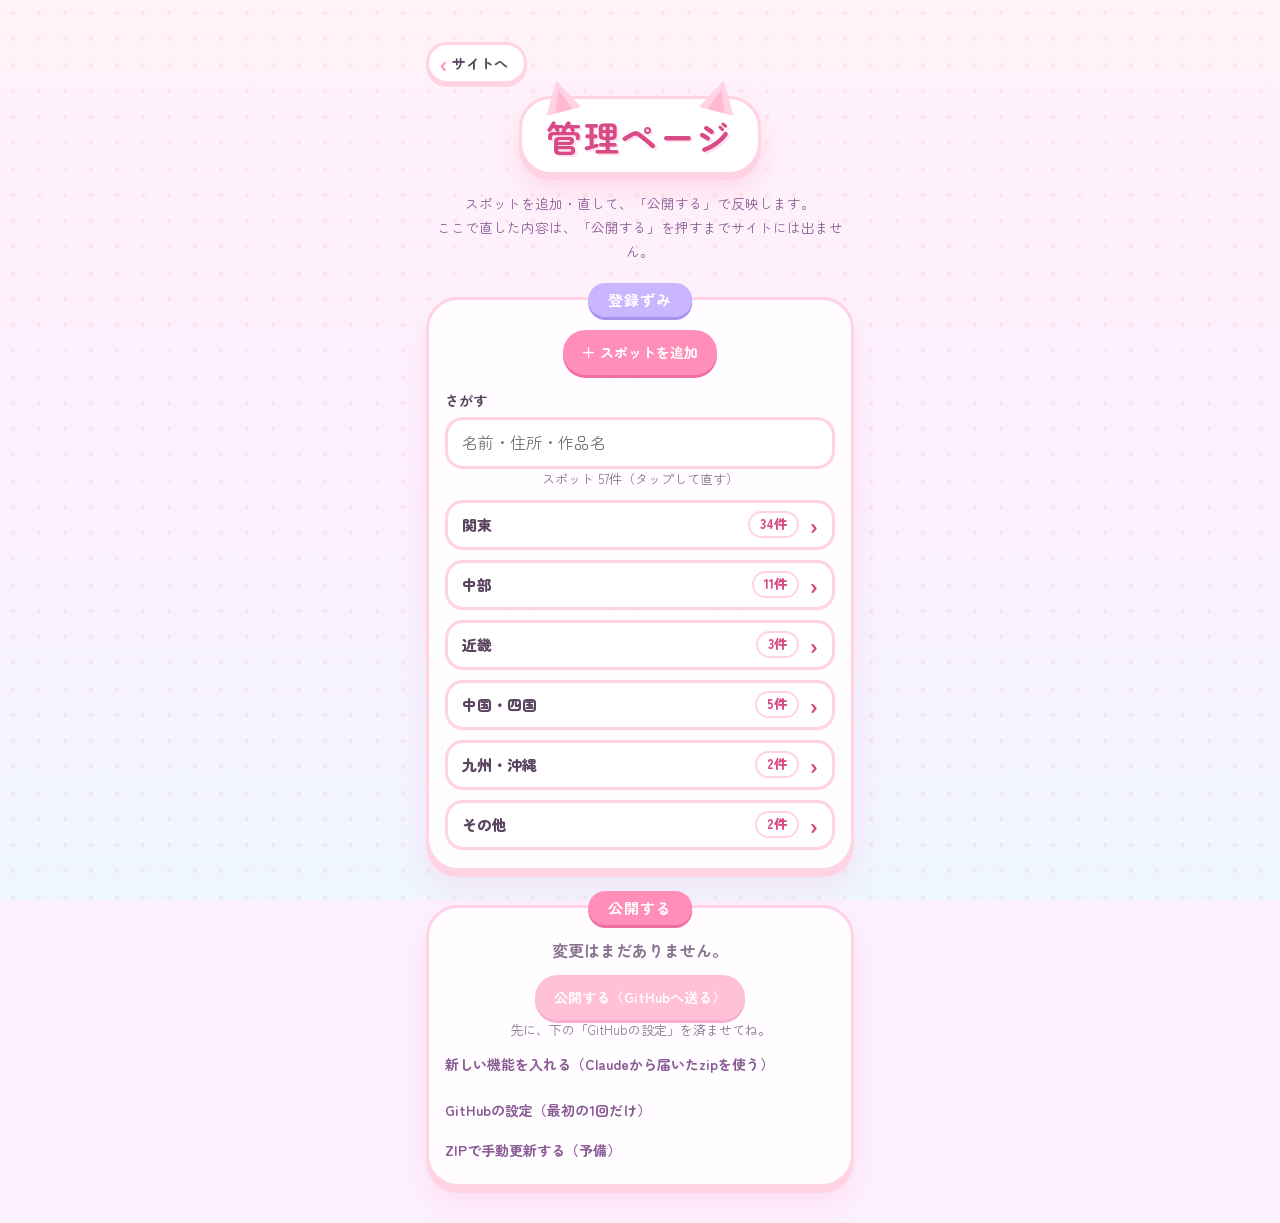
==== commit cc60d5f5: "管理ページから更新 2026-10-09 04:23" ====
--- a/admin/index.html
+++ b/admin/index.html
@@ -6,8 +6,8 @@
 <meta name="robots" content="noindex,nofollow">
 <meta name="color-scheme" content="light">
 <meta name="theme-color" content="#ffe3ee">
-<title>管理ページ｜🐱 聖ちぃ巡礼マップ</title>
-<link rel="icon" href="data:image/svg+xml,%3Csvg xmlns='http://www.w3.org/2000/svg' viewBox='0 0 100 100'%3E%3Ctext y='.9em' font-size='90'%3E🐱%3C/text%3E%3C/svg%3E">
+<title>管理ページ｜聖ちぃ巡礼マップ</title>
+<link rel="icon" href="data:,">
 <link rel="preconnect" href="https://fonts.googleapis.com">
 <link rel="preconnect" href="https://fonts.gstatic.com" crossorigin>
 <link href="https://fonts.googleapis.com/css2?family=Zen+Maru+Gothic:wght@500;700&display=swap" rel="stylesheet">
@@ -76,6 +76,10 @@
 <div class="field">
 <label for="f-hp">🔗ホームページのリンク（あれば）</label>
 <input id="f-hp" type="text" inputmode="url" placeholder="https://...">
+</div>
+<div class="field">
+<label for="f-insta">Instagramのリンク（あれば）</label>
+<input id="f-insta" type="text" inputmode="url" placeholder="https://www.instagram.com/...">
 </div>
 <div class="field">
 <label for="f-note">ひとこと</label>
--- a/css/style.css
+++ b/css/style.css
@@ -37,7 +37,19 @@
 
 /* ヘッダー */
 .hero{text-align:center}
-.title-badge{position:relative;display:inline-block;isolation:isolate;margin-top:18px;
+.title-wrap{position:relative;display:inline-block;margin-top:34px}
+.age-bubble{position:absolute;left:14px;top:-58px;z-index:3;width:88px;height:54px;transform:rotate(0deg);pointer-events:none;
+  animation:bub 4s ease-in-out infinite}
+.age-cloud{position:absolute;inset:0;width:100%;height:100%;overflow:visible;filter:drop-shadow(0 2px 0 rgba(255,195,218,.7))}
+.age-bubble span{position:absolute;left:2px;right:0;top:14px;line-height:16px;text-align:center;font-size:12px;font-weight:700;color:#8a5b94;white-space:nowrap}
+.tcat{display:inline-block;width:1.2em;height:.97em;vertical-align:-.15em;margin-right:.1em;overflow:visible;animation:cbob 4s ease-in-out infinite}
+.smouth{transform-box:fill-box;transform-origin:50% 0;transform:scaleY(.65)}
+.tmouth{transform-box:fill-box;transform-origin:50% 0;animation:talk 4s linear infinite}
+@keyframes talk{0%,48%,100%{transform:scaleY(.25)}4%{transform:scaleY(1)}8%{transform:scaleY(.3)}12%{transform:scaleY(1)}16%{transform:scaleY(.35)}20%{transform:scaleY(1)}24%{transform:scaleY(.3)}28%{transform:scaleY(1)}32%{transform:scaleY(.35)}36%{transform:scaleY(1)}40%{transform:scaleY(.3)}44%{transform:scaleY(.9)}}
+@keyframes cbob{0%,48%,100%{transform:translateY(0) rotate(0)}6%,18%,30%,42%{transform:translateY(-1px) rotate(-3deg)}12%,24%,36%{transform:translateY(0) rotate(2deg)}}
+@keyframes bub{0%,48%,100%{transform:rotate(0deg) scale(1)}6%,18%,30%,42%{transform:rotate(0deg) scale(1.04)}12%,24%,36%{transform:rotate(0deg) scale(1)}}
+@media (prefers-reduced-motion:reduce){.tcat,.tmouth,.age-bubble{animation:none}.tmouth{transform:scaleY(.8)}}
+.title-badge{position:relative;display:inline-block;isolation:isolate;margin-top:0;
   padding:13px 24px 11px;background:#fff;border:3px solid var(--line);border-radius:32px;
   box-shadow:0 5px 0 var(--line),0 14px 26px rgba(255,143,184,.25)}
 .ear{position:absolute;top:-19px;width:36px;height:32px;z-index:-1;background:var(--line);
@@ -46,7 +58,7 @@
   clip-path:polygon(50% 0,0 100%,100% 100%)}
 .ear-l{left:20px;transform:rotate(-14deg)}
 .ear-r{right:20px;transform:rotate(14deg)}
-.title{margin:0;font-size:clamp(25px,7.6vw,33px);font-weight:700;letter-spacing:.04em;line-height:1.35;
+.title{white-space:nowrap;margin:0;font-size:clamp(25px,7.6vw,33px);font-weight:700;letter-spacing:.04em;line-height:1.35;
   color:var(--pink-d);text-shadow:2px 2px 0 #ffe2ee}
 .subtitle{margin:20px 0 0;display:flex;align-items:center;justify-content:center;gap:8px;
   font-size:clamp(15px,4.4vw,18px);font-weight:700;color:#8a5b94}
@@ -173,6 +185,20 @@
 .pchip.is-empty:not([aria-pressed="true"]){opacity:.65}
 .pin{cursor:pointer;outline:none}
 .pin-hit{fill:transparent;stroke:none}
+.pin.is-clu{display:none}
+html,body,a,button,select,label,summary,.pref-hit,.chip,.spot{touch-action:manipulation}
+.mini{touch-action:manipulation}.mini.zm{touch-action:none}
+.mapwrap{position:relative}
+.maphint,.mapreset{position:absolute;right:10px;font:inherit;font-size:12px;font-weight:700;color:var(--plum);background:rgba(255,255,255,.88);border-radius:999px;padding:3px 10px;pointer-events:none}
+.maphint{bottom:10px}.mapwrap.is-zm .maphint{display:none}
+.mapreset{top:10px;display:none;pointer-events:auto;border:2px solid var(--line);cursor:pointer;min-height:32px}
+.mapwrap.is-zm .mapreset{display:block}
+.clu{cursor:pointer;outline:none}
+.clu-c{fill:#ff6fa5;stroke:#fff}
+.clu-t{fill:#fff;font-family:inherit;font-weight:800;text-anchor:middle;dominant-baseline:central;pointer-events:none}
+.clu:focus-visible .clu-c{stroke:#5a4560}
+.clubar{display:flex;align-items:center;justify-content:space-between;gap:10px;margin:0 0 10px;padding:8px 10px 8px 14px;border-radius:18px;background:#fff0f6;border:2px dashed var(--pink);font-size:13.5px;font-weight:700;color:var(--pink-d)}
+.clubar button{flex:none}
 .pin-ring{fill:none;stroke:#ffd23f;stroke-width:1.4px;opacity:0;pointer-events:none}
 .pin.is-done .pin-c{fill:#4fc3a8}
 .pin.is-sel .pin-c{fill:#ffb020}
@@ -184,7 +210,7 @@
 @keyframes pinhop{0%{transform:scale(1) translateY(0)}40%{transform:scale(1.6) translateY(-3px)}100%{transform:scale(1.5)}}
 @keyframes pinring{0%{transform:scale(1);opacity:.9}100%{transform:scale(2.4);opacity:0}}
 .pin-ring{transform-box:fill-box;transform-origin:center}
-.spot{transition:border-color .2s,box-shadow .2s,transform .2s}
+.spot{transition:border-color .2s,box-shadow .2s,transform .2s}.spot.is-flip{transition:border-color .2s,box-shadow .2s}.spot.is-flip{position:relative;z-index:1}.spot.is-lift{z-index:2}
 .sp-oth{flex:none;font-size:11px;font-weight:800;color:#7d5cc0;background:#efe6fb;border-radius:999px;padding:2px 8px}
 .chain{margin:4px 0 0;font-size:13px;font-weight:700;color:#9a7ad6}
 .src{margin:6px 0 0;font-size:13px;color:#8a7683;line-height:1.7;overflow-wrap:anywhere}.src{display:flex;align-items:flex-start;gap:0}.src .nw{white-space:nowrap;flex:none}.src .bd{flex:1;min-width:0}.src .dt{white-space:nowrap;display:inline-block;margin-left:2px}.src a{color:var(--pink-d);font-weight:700}
@@ -197,12 +223,14 @@
 .spot{display:block;padding:10px 12px;background:#fff;border:3px solid var(--line);border-radius:26px;box-shadow:0 4px 0 var(--line)}
 .spot h3{margin:0;font-size:17px;line-height:1.4}
 .spot-head{display:flex;align-items:center;gap:12px;width:100%;min-height:64px;padding:0;background:none;border:0;font:inherit;color:inherit;text-align:left;cursor:pointer;border-radius:18px}
+.sp-h{position:relative}.sp-gap{flex:none;width:58px;height:36px}.sp-h .btn-pn{position:absolute;right:36px;top:50%;margin-top:-18px;width:36px;min-width:36px;height:36px;min-height:36px;padding:0;font-size:17px;border-width:2px;box-shadow:none}.sp-h .btn-pn.is-done{box-shadow:0 2px 0 #e6a817}
 .spot-head:focus-visible{outline:3px solid var(--pink-d);outline-offset:3px}
 .sp-th{flex:none;width:64px;height:64px;border-radius:16px;border:3px solid var(--line);overflow:hidden;background:var(--c,#fde);display:flex;align-items:center;justify-content:center}
 .sp-th img{display:block;width:100%;height:100%;object-fit:cover}
 .sp-th.is-none svg{width:30px;height:30px;fill:#fff;filter:drop-shadow(0 1px 0 rgba(90,69,96,.25))}
 .sp-nm{flex:1;min-width:0;font-weight:800;font-size:17px;line-height:1.4;overflow-wrap:anywhere}
-.sp-vd{display:none;flex:none;width:26px;height:26px;border-radius:50%;background:#4fc3a8;color:#fff;font-size:15px;font-weight:800;align-items:center;justify-content:center}
+.sp-thw{position:relative;flex:none;display:block}
+.sp-vd{display:none;position:absolute;right:-5px;bottom:-5px;width:20px;height:20px;border-radius:50%;background:#4fc3a8;border:2px solid #fff;color:#fff;font-size:11px;line-height:1;font-weight:800;align-items:center;justify-content:center;box-sizing:border-box}
 .spot.is-visited .sp-vd{display:inline-flex}
 .sp-chev{flex:none;font-size:24px;line-height:1;color:var(--pink-d);transition:transform .2s}
 .spot.is-sel .sp-chev{transform:rotate(90deg)}
@@ -214,14 +242,25 @@
 .tag svg{flex:none;width:15px;height:15px;fill:#fff;filter:drop-shadow(0 1px 0 rgba(90,69,96,.2))}
 .addr{margin:0;font-size:13.5px;color:#8a7490;overflow-wrap:anywhere}
 .note-t{margin:0;font-size:14.5px;overflow-wrap:anywhere}
-.act{display:flex;flex-direction:column;align-items:flex-start;gap:8px;margin-top:2px}.act-r{display:flex;flex-wrap:wrap;gap:8px}.act-r .btn{white-space:nowrap}.btn-lk{padding-left:11px;padding-right:11px}.act-r{gap:6px}.act-r.is-set{flex-wrap:nowrap;gap:6px}.act-r.is-set .btn{padding-left:11px;padding-right:11px;font-size:13px}
+.act{display:flex;flex-direction:column;align-items:flex-start;gap:8px;margin-top:2px}.act-r{display:flex;flex-wrap:wrap;gap:8px}.act-r .btn{white-space:nowrap}.btn-lk{padding-left:11px;padding-right:11px}.act-r:not(.is-set){gap:5px}.act-r:not(.is-set) .btn{font-size:13px;padding-left:9px;padding-right:9px}.ic-hp{width:18px;height:18px;flex:none;color:#4a9bd9}.ic-bowl{width:18px;height:18px;flex:none;color:#e8912d}.act-r:not(.is-set) .btn{gap:3px}.act-r .btn-ig svg{width:18px;height:18px;flex:none;color:#c13584}.act-r{gap:6px}.act-r.is-set{flex-wrap:nowrap;gap:6px}.act-r.is-set .btn{padding-left:11px;padding-right:11px;font-size:13px}
 .btn{display:inline-flex;align-items:center;justify-content:center;gap:6px;min-height:44px;padding:8px 16px;border-radius:999px;
   border:3px solid var(--line);background:#fff;color:var(--plum);font:inherit;font-size:14px;font-weight:700;text-decoration:none;cursor:pointer;
   box-shadow:0 3px 0 var(--line);-webkit-tap-highlight-color:transparent}
 .btn:active{transform:translateY(2px);box-shadow:0 1px 0 var(--line)}
-.btn-pn{flex:none;padding-left:11px;padding-right:11px;filter:grayscale(1);opacity:.75}.btn-pn.is-done{filter:none;opacity:1}
+.btn-pn{flex:none}
+.btn-pn svg{width:26px;height:26px;display:block;overflow:visible}
+.pn-sf{fill:#e6dcec}.pn-ring{fill:none;stroke:#e5484d;stroke-width:1;opacity:0}
+.pn-g{transform-origin:12px 20.4px;transform:translate(-2px,-2px) rotate(26deg) scale(.88);transition:transform .32s cubic-bezier(.3,1.7,.5,1)}
+.pn-nd{stroke:#a79bb0;stroke-width:1.6;stroke-linecap:round}.pn-nk{fill:#a79bb0}.pn-hd{fill:#b9aec2}.pn-hl{fill:#fff;opacity:.55}
+.btn-pn.is-done .pn-g{transform:none}
+.btn-pn.is-done .pn-nd{stroke:#7d5a14}.btn-pn.is-done .pn-nk{fill:#c23a3f}.btn-pn.is-done .pn-hd{fill:#e5484d}.btn-pn.is-done .pn-sf{fill:#e6a817}
+.btn-pn.is-pop .pn-ring{animation:pnring .5s ease-out}
+@keyframes pnring{0%{opacity:.9;transform:scale(.4)}100%{opacity:0;transform:scale(2.6)}}
+.pn-ring{transform-origin:12px 20.5px}
+@media (prefers-reduced-motion:reduce){.pn-g{transition:none}.btn-pn.is-pop .pn-ring{animation:none}}
 .btn-pinned{border-color:#f0b84a;color:#8a5a00;background:#fff;box-shadow:0 3px 0 #ffe2a8}.btn-pinned.is-done{background:#ffc94d;color:#5c3b00;box-shadow:0 3px 0 #e6a817}
 .sp-pn{display:none;flex:none;font-size:18px;line-height:1}.spot.is-pinned .sp-pn{display:inline}
+.spot.is-visited{border-color:#9adcc9;background:#f6fdfa}
 .spot.is-pinned{border-color:#f5c451}
 .btn-visit{border-color:var(--pink);color:var(--pink-d);box-shadow:0 3px 0 #ffc2d8}
 .btn-visit.is-done{background:var(--pink);color:#fff;box-shadow:0 3px 0 #f06fa0}
@@ -230,7 +269,11 @@
 .phs img{display:block;height:150px;width:auto;max-width:none;border-radius:16px;border:3px solid var(--line)}
 .lb{position:fixed;inset:0;z-index:40;display:flex;align-items:center;justify-content:center;padding:16px;border:0;
   background:rgba(60,40,70,.82);cursor:zoom-out}
-.lb img{max-width:100%;max-height:100%;border-radius:18px}
+.lb img{width:100%;height:100%;object-fit:contain;border-radius:18px}
+.lb{touch-action:pan-y}.lb-x{position:absolute;top:14px;right:14px;width:44px;height:44px;border-radius:50%;border:0;background:rgba(255,255,255,.9);color:var(--plum);font:inherit;font-size:20px;font-weight:800;cursor:pointer}
+.lb-nv{position:absolute;top:50%;margin-top:-26px;width:48px;height:52px;border:0;border-radius:16px;background:rgba(255,255,255,.88);color:var(--plum);font:inherit;font-size:34px;line-height:1;font-weight:800;cursor:pointer;padding:0 0 4px}
+.lb-pv{left:10px}.lb-nx{right:10px}
+.lb-cnt{position:absolute;left:50%;bottom:18px;transform:translateX(-50%);padding:4px 14px;border-radius:999px;background:rgba(255,255,255,.9);color:var(--plum);font-size:14px;font-weight:800}
 
 .empty{padding:32px 18px 24px;text-align:center}
 .empty svg{width:150px;height:auto;max-width:60%}
@@ -240,3 +283,72 @@
 .more{padding:30px 14px 16px}
 .more .rlist li:last-child{grid-column:auto}
 .noscript{margin:18px 0 0;padding:12px 16px;border-radius:18px;background:#fff;border:2px dashed var(--pink);text-align:center;font-size:14px}
+.mn-tab{position:fixed;left:0;top:34%;z-index:35;width:22px;height:64px;padding:0;display:flex;align-items:center;justify-content:center;border:3px solid var(--line);border-left:0;border-radius:0 18px 18px 0;background:#fff;color:var(--pink-d);cursor:pointer;box-shadow:2px 3px 0 var(--line);opacity:.88;-webkit-tap-highlight-color:transparent}
+.mn-tab svg{width:16px;height:16px;display:block}
+.mn-tab:focus-visible{outline:3px solid var(--pink-d);outline-offset:2px}
+.mn-ov{position:fixed;inset:0;z-index:50;background:rgba(90,50,70,.42);opacity:0;pointer-events:none;transition:opacity .2s}
+.mn-ov.is-open{opacity:1;pointer-events:auto}
+.mn{position:fixed;top:0;bottom:0;left:0;z-index:51;width:min(82vw,300px);padding:calc(18px + env(safe-area-inset-top,0px)) 16px calc(18px + env(safe-area-inset-bottom,0px));background:#fffafd;border-right:3px solid var(--line);border-radius:0 26px 26px 0;box-shadow:6px 0 24px rgba(120,60,90,.22);transform:translateX(-105%);transition:transform .25s;overflow-y:auto;visibility:hidden}
+.mn.is-open{transform:none;visibility:visible}
+.mn-h{display:flex;align-items:center;justify-content:space-between;gap:8px;margin:0 0 14px}
+.mn-t{margin:0;font-size:16px;color:var(--pink-d);line-height:1.3}
+.mn-x{flex:none;width:40px;height:40px;border:2.5px solid var(--line);border-radius:50%;background:#fff;color:var(--plum);font:inherit;font-size:16px;font-weight:800;cursor:pointer}
+.mn-l{list-style:none;margin:0 0 6px;padding:0;display:grid;gap:8px}
+.mn-l a{display:flex;align-items:center;gap:10px;min-height:46px;padding:8px 14px;border-radius:999px;border:2.5px solid var(--line);background:#fff;color:var(--plum);font-weight:700;font-size:15px;text-decoration:none;box-shadow:0 3px 0 var(--line)}
+.mn-l a[aria-current="page"]{background:var(--pink);border-color:var(--pink);color:#fff;box-shadow:0 3px 0 #f06fa0}
+.mn-l .sub{display:block;font-size:11.5px;font-weight:700;opacity:.8;line-height:1.3}
+.mn-s{margin:16px 4px 8px;font-size:12px;font-weight:800;color:#a37cae}
+.mn-me{display:block}
+@media (prefers-reduced-motion:reduce){.mn,.mn-ov{transition:none}}
+.me-card{position:relative;margin-top:30px;padding:26px 16px 18px;background:rgba(255,255,255,.88);border:3px solid var(--line);border-radius:30px;box-shadow:0 5px 0 var(--line)}
+.me-card h2{margin:0 0 10px;font-size:16px;color:var(--pink-d)}
+.me-hint{margin:8px 0 0;font-size:12.5px;line-height:1.6;color:#8a7683}
+.me-tabs{display:flex;gap:8px;margin:0 0 12px}.me-tabs button{flex:1;appearance:none;font:inherit;font-weight:700;font-size:14px;border:2.5px solid var(--line);background:#fff;color:var(--pink-d);border-radius:999px;padding:8px;min-height:42px;cursor:pointer}
+.me-tabs button[aria-selected="true"]{background:var(--pink);border-color:var(--pink);color:#fff}
+.me-f label{display:block;font-size:13px;font-weight:700;margin:10px 0 4px}
+.me-f input[type=text],.me-f input[type=password]{width:100%;box-sizing:border-box;font:inherit;font-size:16px;padding:10px 12px;border:2.5px solid var(--line);border-radius:14px;min-height:46px;background:#fff;color:var(--plum)}
+.me-f input:focus-visible{outline:3px solid var(--pink-d);outline-offset:2px}
+.me-msg{min-height:20px;margin:10px 0 0;font-size:13px;color:#d33a64;line-height:1.5}.me-msg.ok{color:#2f8f5b}
+.me-go{width:100%;margin-top:12px;appearance:none;font:inherit;font-weight:800;font-size:16px;color:#fff;background:var(--pink);border:0;border-radius:999px;min-height:48px;box-shadow:0 4px 0 #f06fa0;cursor:pointer}.me-go[disabled]{opacity:.6}
+.me-sub{width:100%;margin-top:10px;appearance:none;font:inherit;font-weight:700;font-size:14px;color:#8a7683;background:#fff;border:2px solid var(--line);border-radius:999px;min-height:42px;cursor:pointer}
+.me-danger{color:#d33a64}
+.me-code{text-align:center;font-size:22px;font-weight:800;letter-spacing:1px;margin:14px 0;color:var(--pink-d);user-select:all;overflow-wrap:anywhere}
+.me-sum{display:flex;align-items:baseline;justify-content:center;gap:6px;margin:2px 0 8px;font-weight:800;color:var(--plum)}
+.me-sum b{font-size:34px;color:var(--pink-d);font-variant-numeric:tabular-nums}
+.me-bar{height:12px;border-radius:999px;background:#ffe3ee;overflow:hidden}.me-bar i{display:block;height:100%;border-radius:999px;background:#4fc3a8;width:0;transition:width .5s}
+.me-rg{list-style:none;margin:14px 0 0;padding:0;display:grid;gap:8px}
+.me-rg li{display:grid;grid-template-columns:5.6em 1fr auto;align-items:center;gap:10px;font-size:13px;font-weight:700}
+.me-rg .me-bar{height:9px}
+.me-rg em{font-style:normal;font-variant-numeric:tabular-nums;color:#8a7683;font-size:12.5px}
+.me-gh{margin:16px 0 6px;font-size:14px;font-weight:800;color:#a37cae;display:flex;align-items:center;gap:8px}
+.me-gh span{font-size:12px;background:#ffe3ee;border-radius:999px;padding:1px 9px;color:var(--pink-d)}
+.me-sp{list-style:none;margin:0;padding:0;display:grid;gap:8px}
+.me-sp li{display:flex;align-items:center;gap:10px;padding:8px 8px 8px 12px;border-radius:18px;background:#f6fdfa;border:2.5px solid #9adcc9}
+.me-sp .nm{flex:1;min-width:0;font-weight:700;font-size:14.5px;line-height:1.4;overflow-wrap:anywhere}
+.me-sp .ad{display:block;font-size:12px;font-weight:500;color:#8a7683}
+.me-sp .dtw{display:flex;flex-wrap:wrap;align-items:center;gap:6px;margin-top:6px}
+.me-sp .dtw button{min-height:30px;padding:3px 10px;font-size:12px}
+.me-sp .dtw .dt{color:#6b7a8f;background:#fff}.me-sp .dtw .dt-ok{color:#fff;background:#ee8fb3;border-color:#ee8fb3}
+.me-sp .dt-in{box-sizing:border-box;min-width:0;max-width:100%;-webkit-appearance:none;appearance:none;font:inherit;font-size:16px;padding:5px 10px;min-height:38px;border:2px solid var(--line);border-radius:12px;background:#fff;color:var(--plum)}
+.me-sp button{flex:none;appearance:none;font:inherit;font-size:12.5px;font-weight:700;color:#8a7683;background:#fff;border:2px solid var(--line);border-radius:999px;padding:5px 10px;min-height:34px;cursor:pointer}
+.me-empty{white-space:pre-line;margin:6px 0 0;padding:18px 10px;text-align:center;font-size:13.5px;line-height:1.7;color:#8a7683}
+.me-who{display:flex;align-items:center;justify-content:center;gap:8px;margin:0 0 6px;font-size:18px;font-weight:800}
+.me-loc{margin:0 0 4px;padding:8px 12px;border-radius:14px;background:#fff0f6;font-size:12.5px;line-height:1.6;color:#8a5b94;text-align:center}
+.sh-tabs{display:grid;grid-template-columns:repeat(4,1fr);gap:6px;margin:0 0 12px}.sh-tabs button{appearance:none;font:inherit;font-weight:700;font-size:13px;border:2.5px solid var(--line);background:#fff;color:var(--pink-d);border-radius:999px;padding:6px 2px;min-height:42px;cursor:pointer}
+.sh-tabs button[aria-selected="true"]{background:var(--pink);border-color:var(--pink);color:#fff}
+.sh-opt{margin:0 0 4px}
+.sh-sel,.sh-date{width:100%;box-sizing:border-box;font:inherit;font-size:16px;padding:10px 12px;border:2.5px solid var(--line);border-radius:14px;min-height:46px;background:#fff;color:var(--plum)}
+.sh-lb{display:block;font-size:13px;font-weight:700;margin:0 0 10px}.sh-lb .sh-date{margin-top:4px}
+.sh-date{display:block;min-width:0;max-width:100%;-webkit-appearance:none;appearance:none;text-align:left;line-height:1.2}.sh-lb{box-sizing:border-box;max-width:100%}
+.sh-file{display:block;width:100%;box-sizing:border-box;font:inherit;font-size:14px;margin-top:4px}
+.sh-list{display:grid;gap:6px;max-height:260px;overflow:auto;padding:2px}
+.sh-ck{display:flex;align-items:center;gap:10px;padding:8px 12px;border-radius:14px;border:2px solid var(--line);background:#fff;font-size:14px;font-weight:700;min-height:42px}
+.sh-ck input{width:20px;height:20px;flex:none;accent-color:#ff6fa5}.sh-ck small{font-weight:500;color:#8a7683}
+.sh-out{margin-top:14px}.sh-img{display:block;width:100%;height:auto;border-radius:18px;border:3px solid var(--line);background:#fff}
+.sh-row{display:flex;gap:10px;margin-top:10px}.sh-row>*{flex:1;margin-top:0;display:flex;align-items:center;justify-content:center;text-decoration:none;box-sizing:border-box}
+.totop{position:fixed;right:14px;bottom:calc(16px + env(safe-area-inset-bottom,0px));z-index:30;width:42px;height:42px;padding:0;display:flex;align-items:center;justify-content:center;border:3px solid var(--line);border-radius:50%;background:#fff;color:var(--pink-d);cursor:pointer;box-shadow:0 3px 0 var(--line);opacity:0;transform:translateY(8px);pointer-events:none;transition:opacity .2s,transform .2s;-webkit-tap-highlight-color:transparent}
+.totop.is-on{opacity:.95;transform:none;pointer-events:auto}
+.totop:active{transform:translateY(2px);box-shadow:0 1px 0 var(--line)}
+.totop:focus-visible{outline:3px solid var(--pink-d);outline-offset:2px}
+.totop svg{width:20px;height:20px;display:block}
+@media (prefers-reduced-motion:reduce){.totop{transition:none}}
